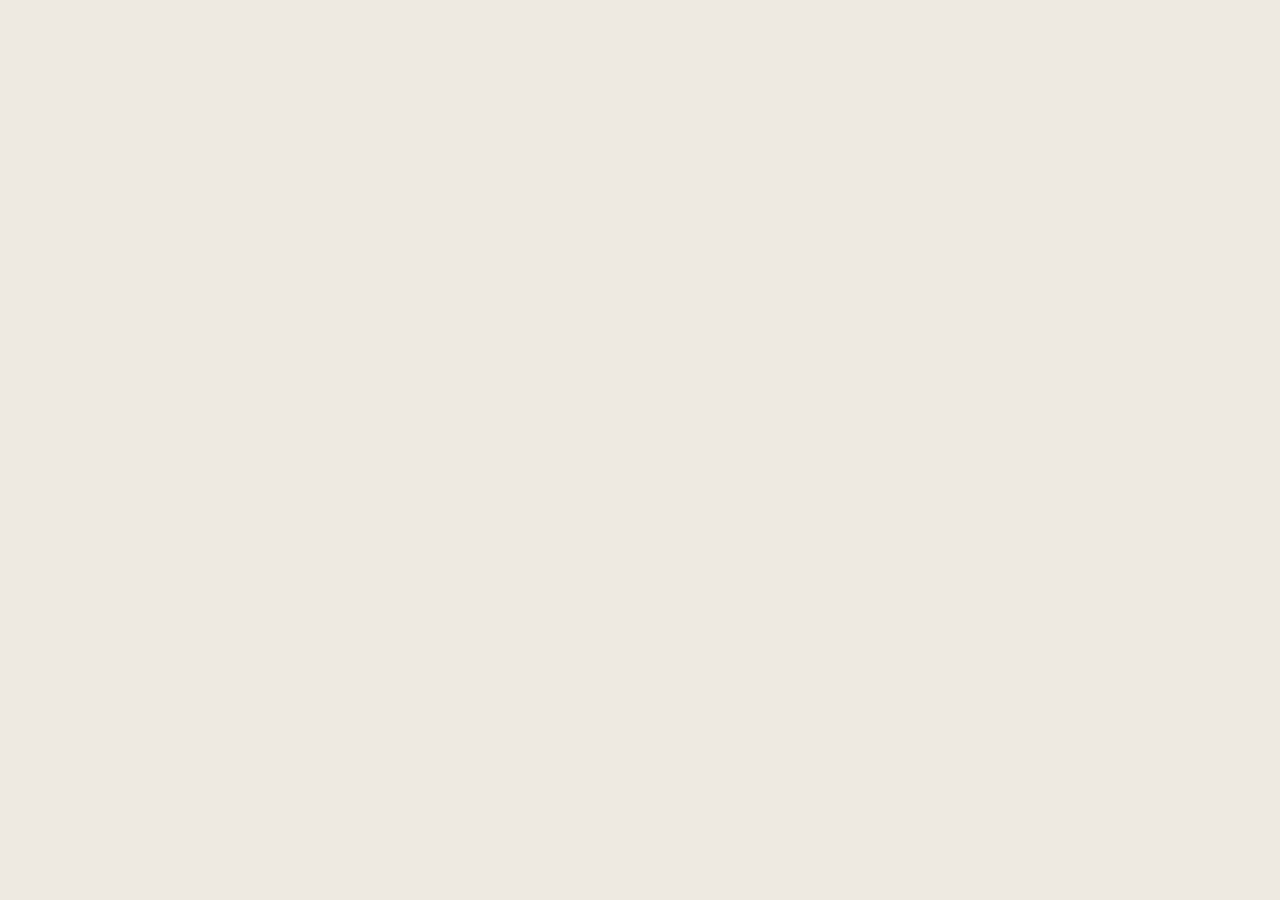
==== index.html @ 41fbd41e "Animate K-means as luminous nearest-center territories" ====
<!doctype html><html lang="en"><head>
  <script>window.remotion_staticBase='/kmeans-preview';</script>
<meta charset="utf-8"><meta name="viewport" content="width=device-width,initial-scale=1"><title>The living neighborhood · K-means</title><style>*{box-sizing:border-box}body{margin:0;background:#eeeae1;color:#203731;font:16px/1.5 system-ui,sans-serif}main{max-width:800px;margin:auto;padding:32px 28px 50px}main{text-align:center}.eyebrow{text-transform:uppercase;font-weight:700;letter-spacing:.14em;font-size:11px;color:#6d7d70}h1{font-size:clamp(30px,5vw,48px);letter-spacing:-.045em;line-height:1.1;margin:10px 0 12px}.intro{max-width:710px;color:#5a6b60;margin:0 0 20px}.toolbar{justify-content:center;display:flex;flex-wrap:wrap;gap:12px;align-items:center;margin-bottom:25px}button{font:inherit;cursor:pointer;border:1px solid #c4cec0;border-radius:999px;padding:10px 20px;background:#fffdf5;color:#294c3b}.all{background:#254c3c;color:#fff9e9;border-color:#254c3c;font-weight:700}.toolbar span{font-size:13px;color:#6d7d70}.tabs{display:none}.grid{display:grid;grid-template-columns:repeat(2,minmax(0,1fr));gap:22px}.card{max-width:430px;margin:0 auto;background:#faf7ee;border:1px solid #d1d6c9;border-radius:18px;overflow:hidden;box-shadow:0 9px 25px #233e3210}.label{padding:16px 18px 14px;display:flex;gap:12px;align-items:center}.number{display:grid;place-items:center;width:29px;height:29px;flex-shrink:0;border-radius:50%;background:#e7ecdd;font-size:13px;font-weight:700}h2{font-size:17px;letter-spacing:-.02em;line-height:1.2;margin:0}.description{padding:14px 18px 17px;margin:0;color:#657164;font-size:13px;min-height:75px}.play{padding:9px 16px;margin:0 18px 16px;border-radius:9px}.card.playing{outline:3px solid #e5854e;outline-offset:3px}footer{font-size:13px;color:#697667;margin-top:24px}footer a{color:#315c46}@media(max-width:720px){main{padding:23px 16px 40px}.tabs{display:flex;gap:8px;margin:0 0 15px}.tabs button{font-size:13px;padding:8px 13px}.tabs button.active{background:#254c3c;color:#fff}.grid{display:block}.card{display:none;max-width:430px;margin:auto}.card.active{display:block}.description{min-height:0}.toolbar span{width:100%}.label{padding:12px 15px}}</style>  <script type="module" crossorigin src="/kmeans-preview/assets/compare-iTWcVzyF.js"></script>
  <meta name="robots" content="noindex, nofollow">
</head><body><div id="root"></div></body></html>
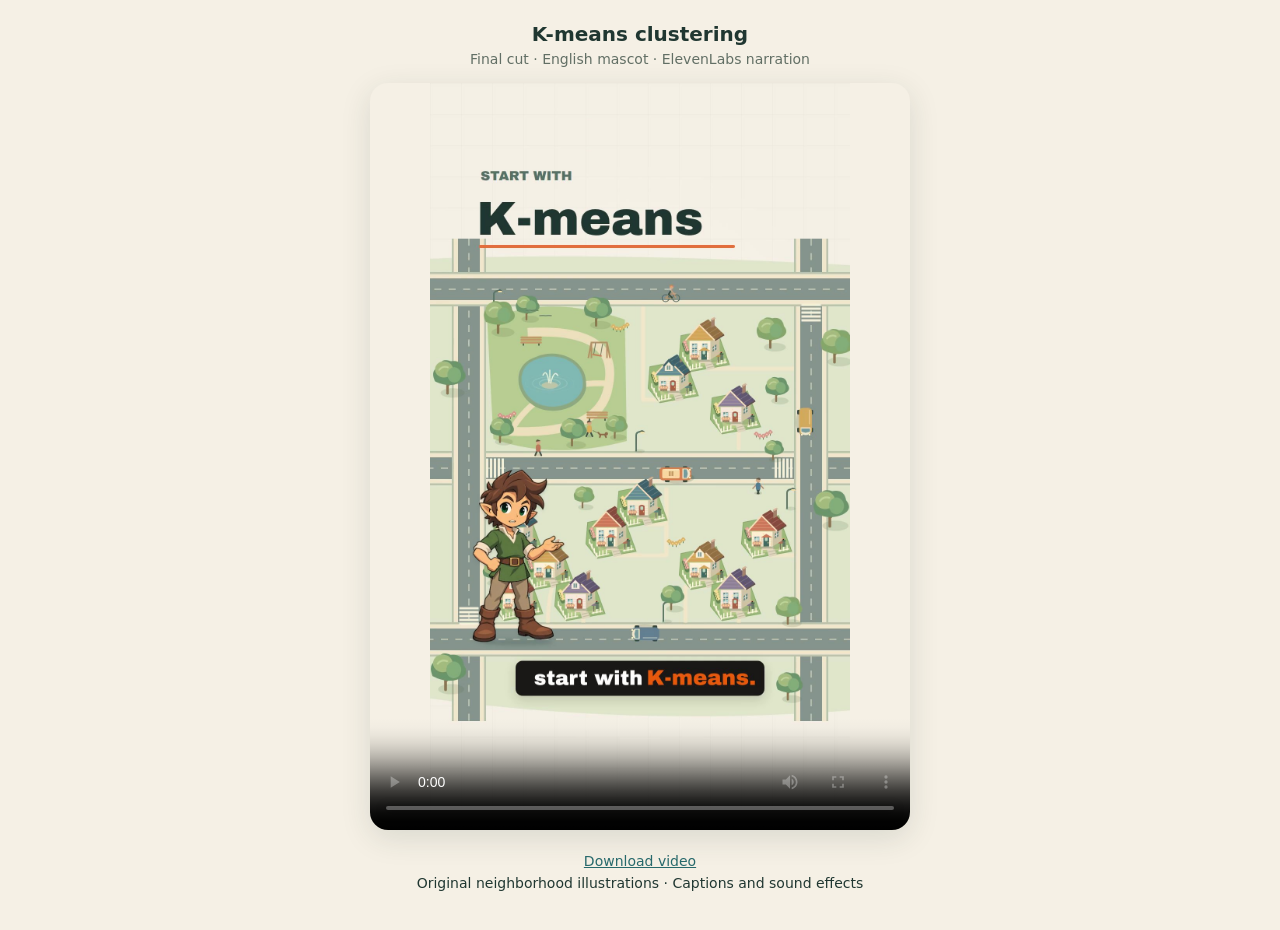
==== commit a736c079: "Deliver final K-means video with English mascot and ElevenLabs voice" ====
--- a/index.html
+++ b/index.html
@@ -1,5 +1,7 @@
-<!doctype html><html lang="en"><head>
-  <script>window.remotion_staticBase='/kmeans-preview';</script>
-<meta charset="utf-8"><meta name="viewport" content="width=device-width,initial-scale=1"><title>The living neighborhood · K-means</title><style>*{box-sizing:border-box}body{margin:0;background:#eeeae1;color:#203731;font:16px/1.5 system-ui,sans-serif}main{max-width:800px;margin:auto;padding:32px 28px 50px}main{text-align:center}.eyebrow{text-transform:uppercase;font-weight:700;letter-spacing:.14em;font-size:11px;color:#6d7d70}h1{font-size:clamp(30px,5vw,48px);letter-spacing:-.045em;line-height:1.1;margin:10px 0 12px}.intro{max-width:710px;color:#5a6b60;margin:0 0 20px}.toolbar{justify-content:center;display:flex;flex-wrap:wrap;gap:12px;align-items:center;margin-bottom:25px}button{font:inherit;cursor:pointer;border:1px solid #c4cec0;border-radius:999px;padding:10px 20px;background:#fffdf5;color:#294c3b}.all{background:#254c3c;color:#fff9e9;border-color:#254c3c;font-weight:700}.toolbar span{font-size:13px;color:#6d7d70}.tabs{display:none}.grid{display:grid;grid-template-columns:repeat(2,minmax(0,1fr));gap:22px}.card{max-width:430px;margin:0 auto;background:#faf7ee;border:1px solid #d1d6c9;border-radius:18px;overflow:hidden;box-shadow:0 9px 25px #233e3210}.label{padding:16px 18px 14px;display:flex;gap:12px;align-items:center}.number{display:grid;place-items:center;width:29px;height:29px;flex-shrink:0;border-radius:50%;background:#e7ecdd;font-size:13px;font-weight:700}h2{font-size:17px;letter-spacing:-.02em;line-height:1.2;margin:0}.description{padding:14px 18px 17px;margin:0;color:#657164;font-size:13px;min-height:75px}.play{padding:9px 16px;margin:0 18px 16px;border-radius:9px}.card.playing{outline:3px solid #e5854e;outline-offset:3px}footer{font-size:13px;color:#697667;margin-top:24px}footer a{color:#315c46}@media(max-width:720px){main{padding:23px 16px 40px}.tabs{display:flex;gap:8px;margin:0 0 15px}.tabs button{font-size:13px;padding:8px 13px}.tabs button.active{background:#254c3c;color:#fff}.grid{display:block}.card{display:none;max-width:430px;margin:auto}.card.active{display:block}.description{min-height:0}.toolbar span{width:100%}.label{padding:12px 15px}}</style>  <script type="module" crossorigin src="/kmeans-preview/assets/compare-iTWcVzyF.js"></script>
-  <meta name="robots" content="noindex, nofollow">
-</head><body><div id="root"></div></body></html>
+<!doctype html>
+<html lang="en"><head><meta charset="utf-8"><meta name="viewport" content="width=device-width, initial-scale=1, viewport-fit=cover"><meta name="robots" content="noindex,nofollow"><meta name="theme-color" content="#f5f0e5"><title>K-means · Final video</title>
+<style>*{box-sizing:border-box}body{margin:0;background:#f5f0e5;color:#203731;font:16px system-ui,sans-serif;display:flex;flex-direction:column;align-items:center;padding:22px 14px 35px}h1{font-size:20px;margin:0 0 5px}p{margin:0 0 16px;font-size:14px;color:#626f65;text-align:center}video{width:min(100%,540px);max-height:83svh;aspect-ratio:9/16;background:#f5f0e5;border-radius:18px;box-shadow:0 8px 30px #20373120}a{color:#27696b}footer{margin:20px 0 0;text-align:center;line-height:1.6;font-size:14px}</style></head>
+<body><h1>K-means clustering</h1><p>Final cut · English mascot · ElevenLabs narration</p>
+<video id="film" controls playsinline preload="metadata" poster="poster.jpg?v=final1"><source src="kmeans-final.mp4?v=final1" type="video/mp4"></video>
+<footer><a href="kmeans-final.mp4" download="kmeans-clustering.mp4">Download video</a><br>Original neighborhood illustrations · Captions and sound effects</footer>
+</body></html>
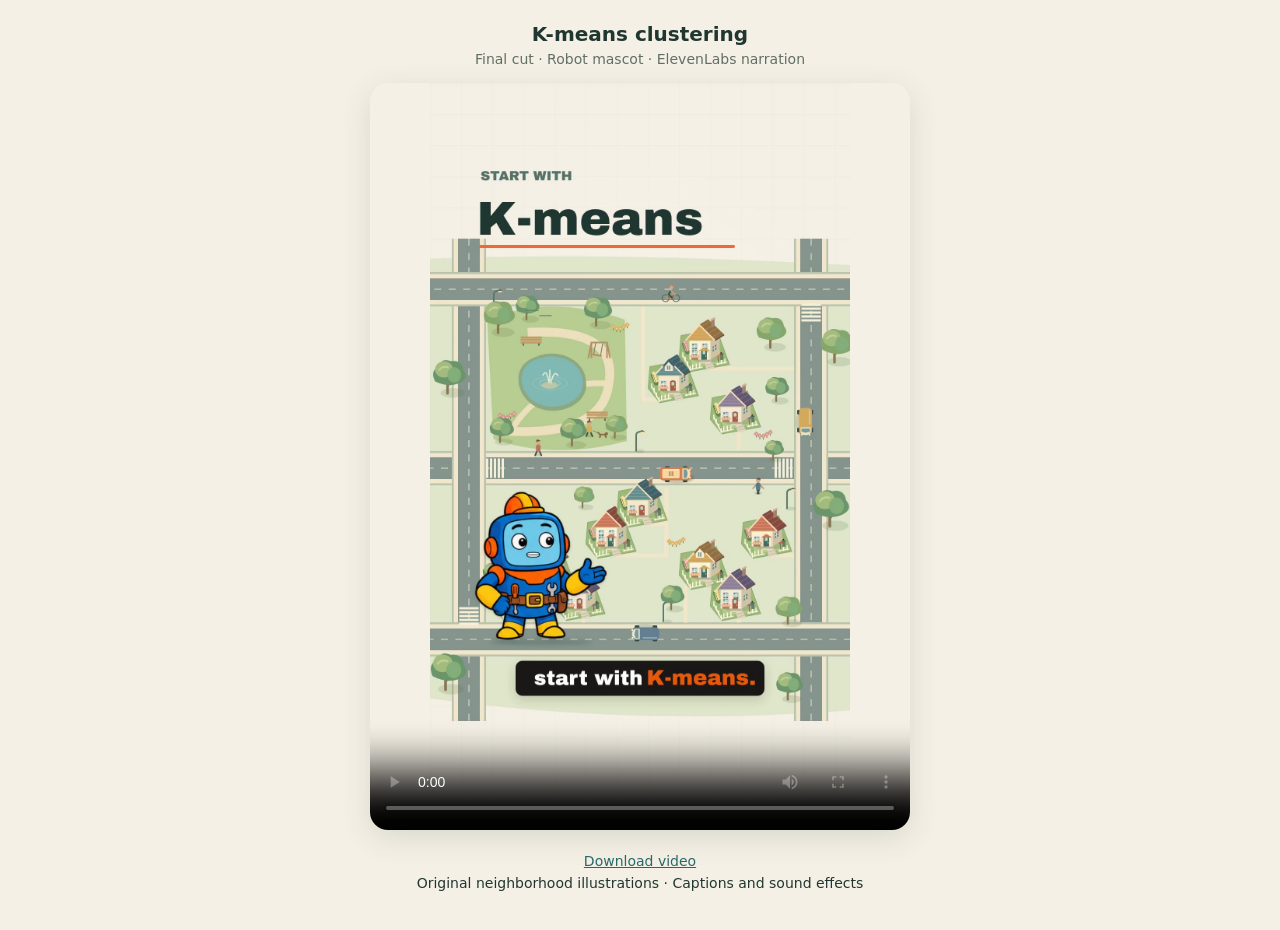
==== commit 33ad73aa: "Replace character with blue robot mascot" ====
--- a/index.html
+++ b/index.html
@@ -1,7 +1,7 @@
 <!doctype html>
 <html lang="en"><head><meta charset="utf-8"><meta name="viewport" content="width=device-width, initial-scale=1, viewport-fit=cover"><meta name="robots" content="noindex,nofollow"><meta name="theme-color" content="#f5f0e5"><title>K-means · Final video</title>
 <style>*{box-sizing:border-box}body{margin:0;background:#f5f0e5;color:#203731;font:16px system-ui,sans-serif;display:flex;flex-direction:column;align-items:center;padding:22px 14px 35px}h1{font-size:20px;margin:0 0 5px}p{margin:0 0 16px;font-size:14px;color:#626f65;text-align:center}video{width:min(100%,540px);max-height:83svh;aspect-ratio:9/16;background:#f5f0e5;border-radius:18px;box-shadow:0 8px 30px #20373120}a{color:#27696b}footer{margin:20px 0 0;text-align:center;line-height:1.6;font-size:14px}</style></head>
-<body><h1>K-means clustering</h1><p>Final cut · English mascot · ElevenLabs narration</p>
-<video id="film" controls playsinline preload="metadata" poster="poster.jpg?v=final1"><source src="kmeans-final.mp4?v=final1" type="video/mp4"></video>
+<body><h1>K-means clustering</h1><p>Final cut · Robot mascot · ElevenLabs narration</p>
+<video id="film" controls playsinline preload="metadata" poster="poster.jpg?v=robot2"><source src="kmeans-final.mp4?v=robot2" type="video/mp4"></video>
 <footer><a href="kmeans-final.mp4" download="kmeans-clustering.mp4">Download video</a><br>Original neighborhood illustrations · Captions and sound effects</footer>
 </body></html>
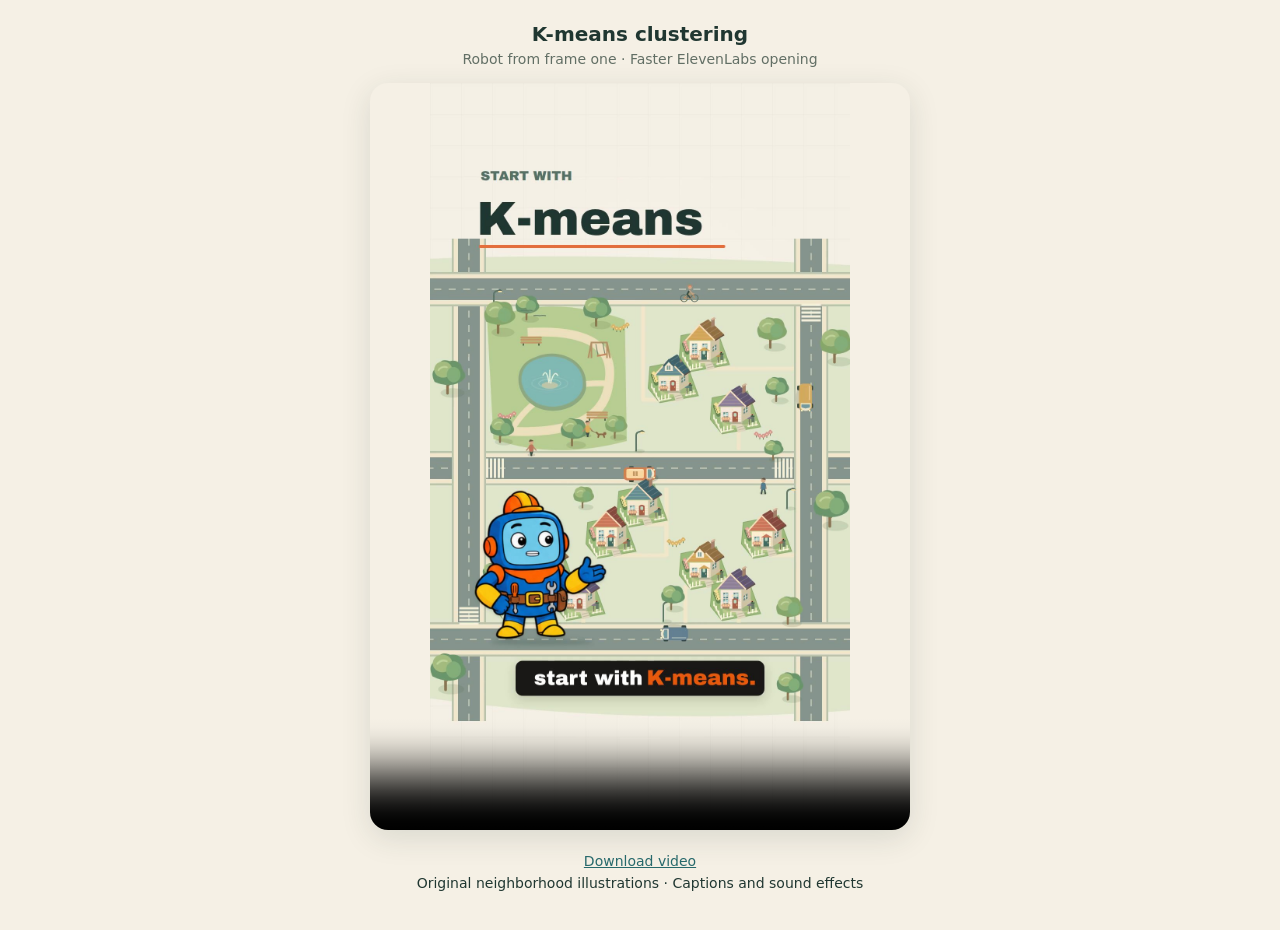
==== commit af7124b1: "Show robot immediately and accelerate ElevenLabs opening" ====
--- a/index.html
+++ b/index.html
@@ -1,7 +1,7 @@
 <!doctype html>
 <html lang="en"><head><meta charset="utf-8"><meta name="viewport" content="width=device-width, initial-scale=1, viewport-fit=cover"><meta name="robots" content="noindex,nofollow"><meta name="theme-color" content="#f5f0e5"><title>K-means · Final video</title>
 <style>*{box-sizing:border-box}body{margin:0;background:#f5f0e5;color:#203731;font:16px system-ui,sans-serif;display:flex;flex-direction:column;align-items:center;padding:22px 14px 35px}h1{font-size:20px;margin:0 0 5px}p{margin:0 0 16px;font-size:14px;color:#626f65;text-align:center}video{width:min(100%,540px);max-height:83svh;aspect-ratio:9/16;background:#f5f0e5;border-radius:18px;box-shadow:0 8px 30px #20373120}a{color:#27696b}footer{margin:20px 0 0;text-align:center;line-height:1.6;font-size:14px}</style></head>
-<body><h1>K-means clustering</h1><p>Final cut · Robot mascot · ElevenLabs narration</p>
-<video id="film" controls playsinline preload="metadata" poster="poster.jpg?v=robot2"><source src="kmeans-final.mp4?v=robot2" type="video/mp4"></video>
+<body><h1>K-means clustering</h1><p>Robot from frame one · Faster ElevenLabs opening</p>
+<video id="film" controls playsinline preload="metadata" poster="poster.jpg?v=fast3"><source src="kmeans-final.mp4?v=fast3" type="video/mp4"></video>
 <footer><a href="kmeans-final.mp4" download="kmeans-clustering.mp4">Download video</a><br>Original neighborhood illustrations · Captions and sound effects</footer>
 </body></html>
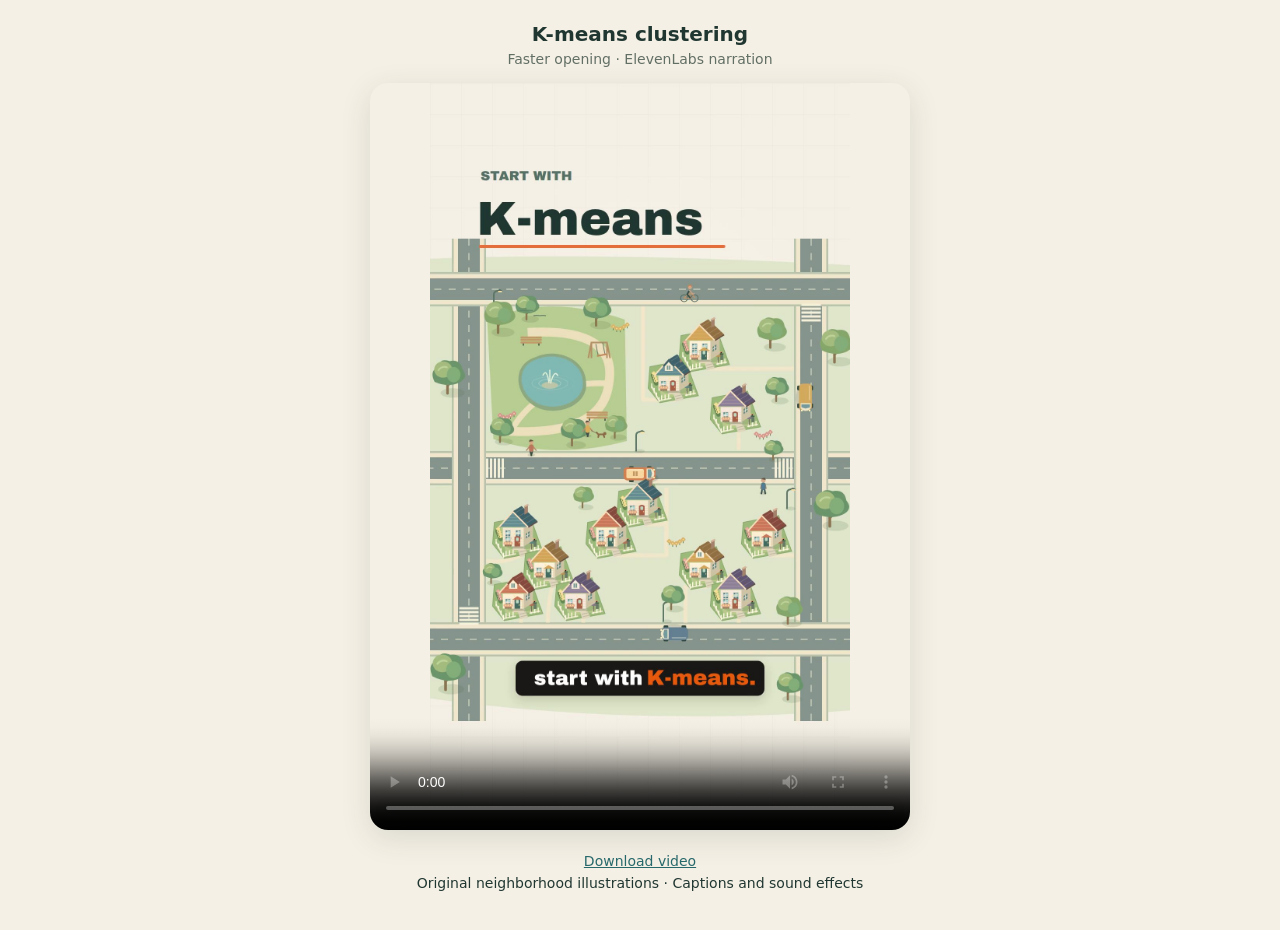
==== commit d9212772: "Remove mascot from K-means video" ====
--- a/index.html
+++ b/index.html
@@ -1,7 +1,7 @@
 <!doctype html>
 <html lang="en"><head><meta charset="utf-8"><meta name="viewport" content="width=device-width, initial-scale=1, viewport-fit=cover"><meta name="robots" content="noindex,nofollow"><meta name="theme-color" content="#f5f0e5"><title>K-means · Final video</title>
 <style>*{box-sizing:border-box}body{margin:0;background:#f5f0e5;color:#203731;font:16px system-ui,sans-serif;display:flex;flex-direction:column;align-items:center;padding:22px 14px 35px}h1{font-size:20px;margin:0 0 5px}p{margin:0 0 16px;font-size:14px;color:#626f65;text-align:center}video{width:min(100%,540px);max-height:83svh;aspect-ratio:9/16;background:#f5f0e5;border-radius:18px;box-shadow:0 8px 30px #20373120}a{color:#27696b}footer{margin:20px 0 0;text-align:center;line-height:1.6;font-size:14px}</style></head>
-<body><h1>K-means clustering</h1><p>Robot from frame one · Faster ElevenLabs opening</p>
-<video id="film" controls playsinline preload="metadata" poster="poster.jpg?v=fast3"><source src="kmeans-final.mp4?v=fast3" type="video/mp4"></video>
+<body><h1>K-means clustering</h1><p>Faster opening · ElevenLabs narration</p>
+<video id="film" controls playsinline preload="metadata" poster="poster.jpg?v=nomascot4"><source src="kmeans-final.mp4?v=nomascot4" type="video/mp4"></video>
 <footer><a href="kmeans-final.mp4" download="kmeans-clustering.mp4">Download video</a><br>Original neighborhood illustrations · Captions and sound effects</footer>
 </body></html>
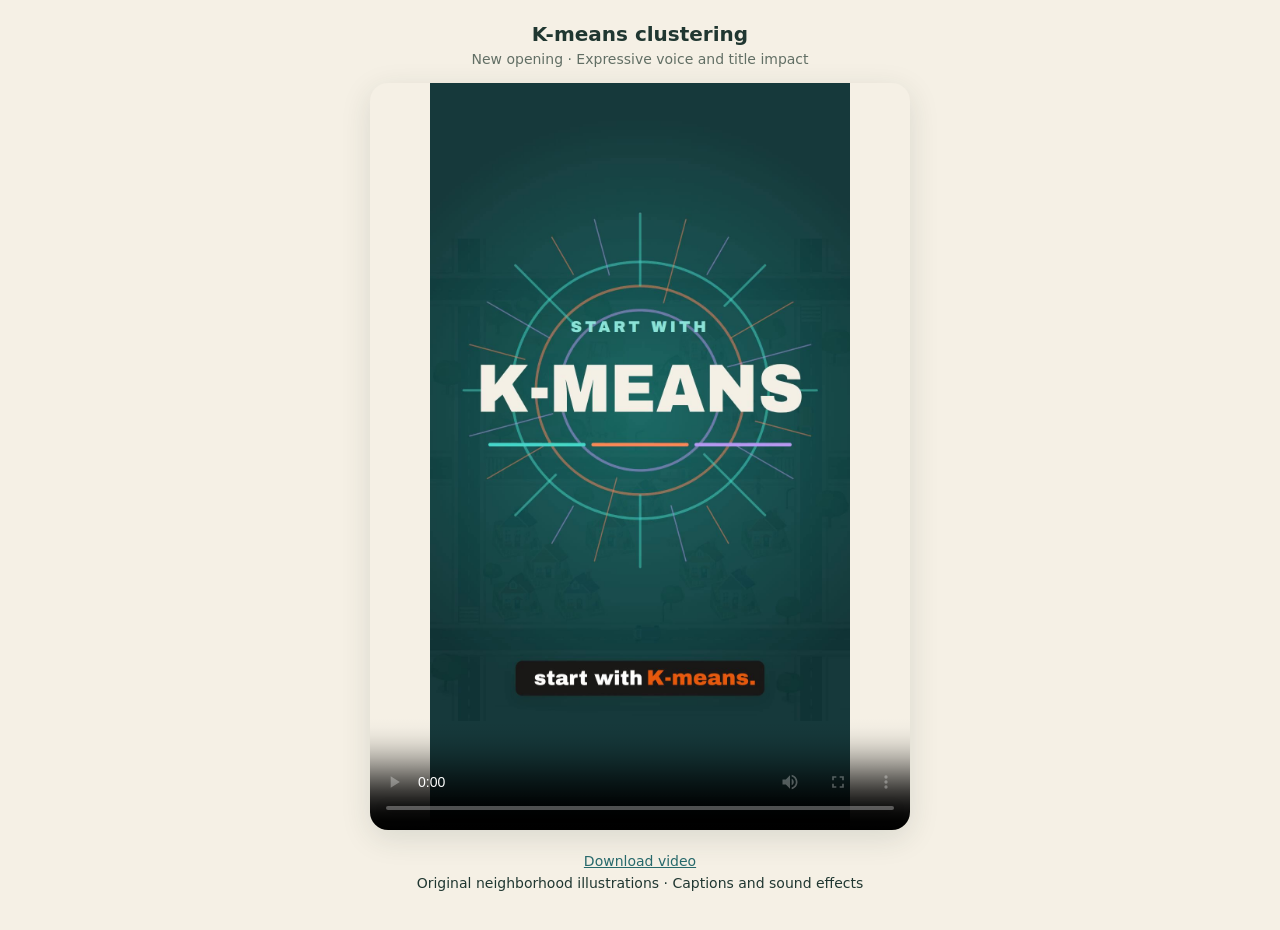
==== commit 1766851f: "Give K-means opening a dramatic title impact and expressive voice" ====
--- a/index.html
+++ b/index.html
@@ -1,7 +1,7 @@
 <!doctype html>
 <html lang="en"><head><meta charset="utf-8"><meta name="viewport" content="width=device-width, initial-scale=1, viewport-fit=cover"><meta name="robots" content="noindex,nofollow"><meta name="theme-color" content="#f5f0e5"><title>K-means · Final video</title>
 <style>*{box-sizing:border-box}body{margin:0;background:#f5f0e5;color:#203731;font:16px system-ui,sans-serif;display:flex;flex-direction:column;align-items:center;padding:22px 14px 35px}h1{font-size:20px;margin:0 0 5px}p{margin:0 0 16px;font-size:14px;color:#626f65;text-align:center}video{width:min(100%,540px);max-height:83svh;aspect-ratio:9/16;background:#f5f0e5;border-radius:18px;box-shadow:0 8px 30px #20373120}a{color:#27696b}footer{margin:20px 0 0;text-align:center;line-height:1.6;font-size:14px}</style></head>
-<body><h1>K-means clustering</h1><p>Faster opening · ElevenLabs narration</p>
-<video id="film" controls playsinline preload="metadata" poster="poster.jpg?v=nomascot4"><source src="kmeans-final.mp4?v=nomascot4" type="video/mp4"></video>
+<body><h1>K-means clustering</h1><p>New opening · Expressive voice and title impact</p>
+<video id="film" controls playsinline preload="metadata" poster="poster.jpg?v=impact5"><source src="kmeans-final.mp4?v=impact5" type="video/mp4"></video>
 <footer><a href="kmeans-final.mp4" download="kmeans-clustering.mp4">Download video</a><br>Original neighborhood illustrations · Captions and sound effects</footer>
 </body></html>
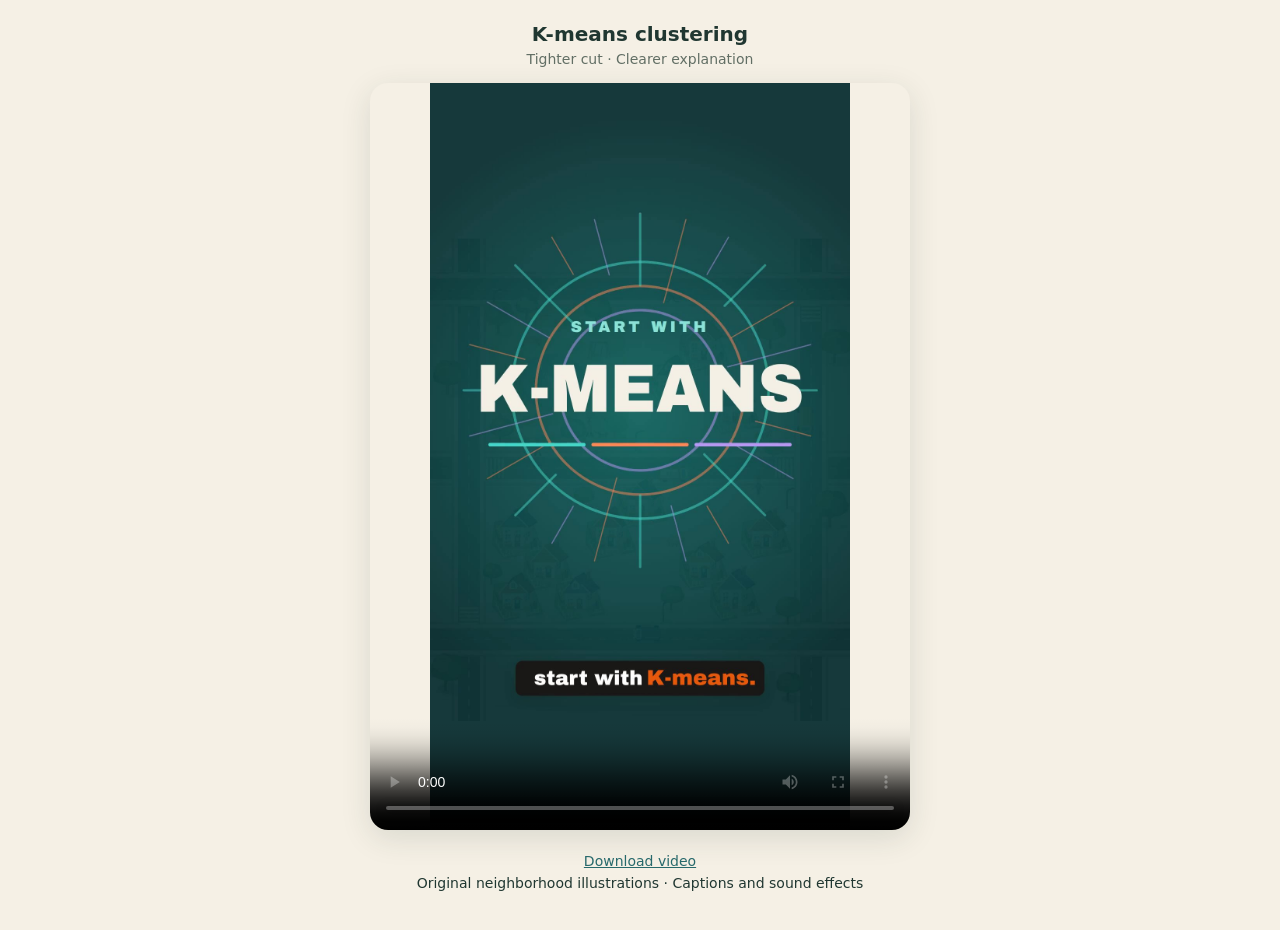
==== commit 53025c4a: "Tighten K-means explanation and preserve final clusters" ====
--- a/index.html
+++ b/index.html
@@ -1,7 +1,7 @@
 <!doctype html>
 <html lang="en"><head><meta charset="utf-8"><meta name="viewport" content="width=device-width, initial-scale=1, viewport-fit=cover"><meta name="robots" content="noindex,nofollow"><meta name="theme-color" content="#f5f0e5"><title>K-means · Final video</title>
 <style>*{box-sizing:border-box}body{margin:0;background:#f5f0e5;color:#203731;font:16px system-ui,sans-serif;display:flex;flex-direction:column;align-items:center;padding:22px 14px 35px}h1{font-size:20px;margin:0 0 5px}p{margin:0 0 16px;font-size:14px;color:#626f65;text-align:center}video{width:min(100%,540px);max-height:83svh;aspect-ratio:9/16;background:#f5f0e5;border-radius:18px;box-shadow:0 8px 30px #20373120}a{color:#27696b}footer{margin:20px 0 0;text-align:center;line-height:1.6;font-size:14px}</style></head>
-<body><h1>K-means clustering</h1><p>New opening · Expressive voice and title impact</p>
-<video id="film" controls playsinline preload="metadata" poster="poster.jpg?v=impact5"><source src="kmeans-final.mp4?v=impact5" type="video/mp4"></video>
-<footer><a href="kmeans-final.mp4" download="kmeans-clustering.mp4">Download video</a><br>Original neighborhood illustrations · Captions and sound effects</footer>
+<body><h1>K-means clustering</h1><p>Tighter cut · Clearer explanation</p>
+<video id="film" controls playsinline preload="metadata" poster="poster.jpg?v=retention6"><source src="kmeans-final.mp4?v=retention6" type="video/mp4"></video>
+<footer><a href="kmeans-final.mp4?v=retention6" download="kmeans-clustering.mp4">Download video</a><br>Original neighborhood illustrations · Captions and sound effects</footer>
 </body></html>
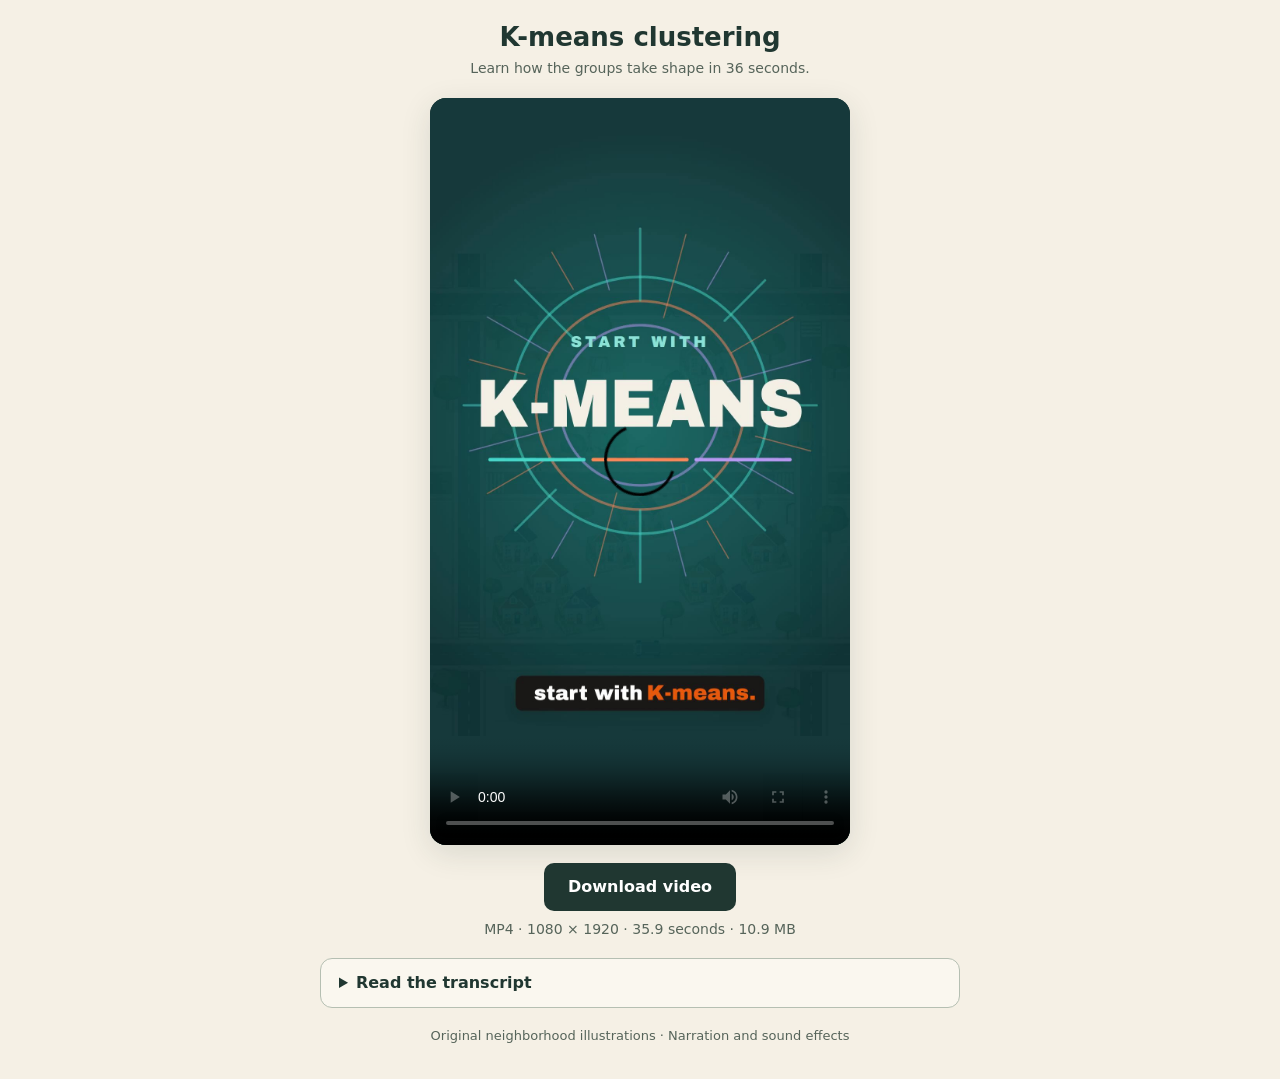
==== commit 74291cb2: "Fix preview layout accessibility and stale public assets" ====
--- a/index.html
+++ b/index.html
@@ -1,7 +1,34 @@
 <!doctype html>
-<html lang="en"><head><meta charset="utf-8"><meta name="viewport" content="width=device-width, initial-scale=1, viewport-fit=cover"><meta name="robots" content="noindex,nofollow"><meta name="theme-color" content="#f5f0e5"><title>K-means · Final video</title>
-<style>*{box-sizing:border-box}body{margin:0;background:#f5f0e5;color:#203731;font:16px system-ui,sans-serif;display:flex;flex-direction:column;align-items:center;padding:22px 14px 35px}h1{font-size:20px;margin:0 0 5px}p{margin:0 0 16px;font-size:14px;color:#626f65;text-align:center}video{width:min(100%,540px);max-height:83svh;aspect-ratio:9/16;background:#f5f0e5;border-radius:18px;box-shadow:0 8px 30px #20373120}a{color:#27696b}footer{margin:20px 0 0;text-align:center;line-height:1.6;font-size:14px}</style></head>
-<body><h1>K-means clustering</h1><p>Tighter cut · Clearer explanation</p>
-<video id="film" controls playsinline preload="metadata" poster="poster.jpg?v=retention6"><source src="kmeans-final.mp4?v=retention6" type="video/mp4"></video>
-<footer><a href="kmeans-final.mp4?v=retention6" download="kmeans-clustering.mp4">Download video</a><br>Original neighborhood illustrations · Captions and sound effects</footer>
-</body></html>
+<html lang="en">
+<head>
+<meta charset="utf-8">
+<meta name="viewport" content="width=device-width, initial-scale=1, viewport-fit=cover">
+<meta http-equiv="Content-Security-Policy" content="default-src 'none'; script-src 'none'; style-src 'self'; img-src 'self'; media-src 'self'; connect-src 'self'; object-src 'none'; base-uri 'none'; form-action 'none'">
+<meta name="referrer" content="no-referrer">
+<meta name="robots" content="noindex,nofollow">
+<meta name="theme-color" content="#f5f0e5">
+<link rel="stylesheet" href="site.css?v=site7">
+<title>K-means clustering · Watch and download</title>
+<meta name="description" content="Learn K-means clustering in 36 seconds. Watch the video, read the transcript, or download the MP4.">
+</head>
+<body>
+<main>
+<header><h1>K-means clustering</h1><p>Learn how the groups take shape in 36 seconds.</p></header>
+<figure class="player">
+<video id="film" controls playsinline preload="metadata" aria-label="K-means clustering explained in 36 seconds" poster="poster.jpg?v=retention6">
+<source src="kmeans-final.mp4?v=retention6" type="video/mp4">
+<track kind="captions" src="captions-en.vtt?v=site7" srclang="en" label="English">
+Your browser cannot play this video. <a href="kmeans-final.mp4?v=retention6">Download the MP4</a> or read the transcript below.
+</video>
+</figure>
+<div class="actions"><a class="download" href="kmeans-final.mp4?v=retention6" download="kmeans-clustering.mp4">Download video</a><p class="file-info">MP4 · 1080 × 1920 · 35.9 seconds · 10.9 MB</p></div>
+<details class="transcript"><summary>Read the transcript</summary><div class="transcript-content"><p class="caption-note">The video includes captions. An optional English caption track is also available in the player controls.</p><p>If you want to understand machine learning, start with K-means.</p>
+<p>Each dot marks a house&#x27;s location. Choose three groups, so K is three.</p>
+<p>K-means picks three starting centers. This dot is closest to purple, so it joins that group. Now every dot picks its nearest center.</p>
+<p>Orange&#x27;s center is off to one side. Average the dots&#x27; positions left to right, then up and down. Every dot counts equally. Those two averages give the new center: the mean. Do this for every group.</p>
+<p>Now the centers have moved, so a dot might be closer to a different one. Check every dot again, update the groups, then move the centers again. Keep repeating until the groups stop changing.</p>
+<p>That&#x27;s K-means: assign, average, and repeat until the groups settle.</p></div></details>
+<p class="credits">Original neighborhood illustrations · Narration and sound effects</p>
+</main>
+</body>
+</html>
--- a/site.css
+++ b/site.css
@@ -0,0 +1,14 @@
+:root{color-scheme:light;font-family:system-ui,sans-serif;color:#203731;background:#f5f0e5}
+*{box-sizing:border-box}
+body{margin:0;padding:22px max(16px,env(safe-area-inset-right)) 32px max(16px,env(safe-area-inset-left))}
+main{max-width:960px;margin:auto;display:grid;justify-items:center;gap:18px}
+header{text-align:center}h1{font-size:clamp(20px,4vw,26px);margin:0 0 6px}p{line-height:1.55;margin:0}header p,.file-info,.credits,.caption-note{color:#56645a;font-size:14px}
+.player{width:min(100%,540px,46.6875svh);margin:0}
+video{display:block;width:100%;height:auto;aspect-ratio:9/16;background:#203731;border-radius:16px;box-shadow:0 8px 30px #20373120}
+.actions{text-align:center}.download{display:inline-flex;align-items:center;justify-content:center;min-height:48px;padding:12px 24px;border-radius:10px;background:#203731;color:#fff;text-decoration:none;font-weight:700}.download:hover{background:#31584c}.file-info{margin-top:8px}
+a{color:#1d6466}a:focus-visible,summary:focus-visible,video:focus-visible{outline:3px solid #bd491d;outline-offset:5px}
+.transcript{width:min(100%,640px);border:1px solid #b5bfb2;border-radius:12px;background:#faf7ef;overflow:hidden}
+summary{cursor:pointer;min-height:48px;padding:14px 18px;font-weight:650}.transcript-content{padding:0 18px 18px}.transcript-content p+p{margin-top:14px}.caption-note{margin-bottom:16px}
+.credits{max-width:640px;text-align:center;font-size:13px}.redirect{max-width:540px;text-align:center;margin:10vh auto}.redirect p{margin:16px 0}
+@media(orientation:landscape) and (max-height:600px){body{padding-top:16px;padding-bottom:16px}main{grid-template-columns:auto minmax(0,420px);column-gap:32px;row-gap:14px;justify-content:center;align-items:center}.player{grid-column:1;grid-row:1 / span 4;width:min(40vw,calc(56.25svh - 18px))}header,.actions,.transcript,.credits{grid-column:2}header{grid-row:1}.actions{grid-row:2}.transcript{grid-row:3}.credits{grid-row:4}}
+@media(prefers-reduced-motion:no-preference){.download{transition:background-color .15s}}
